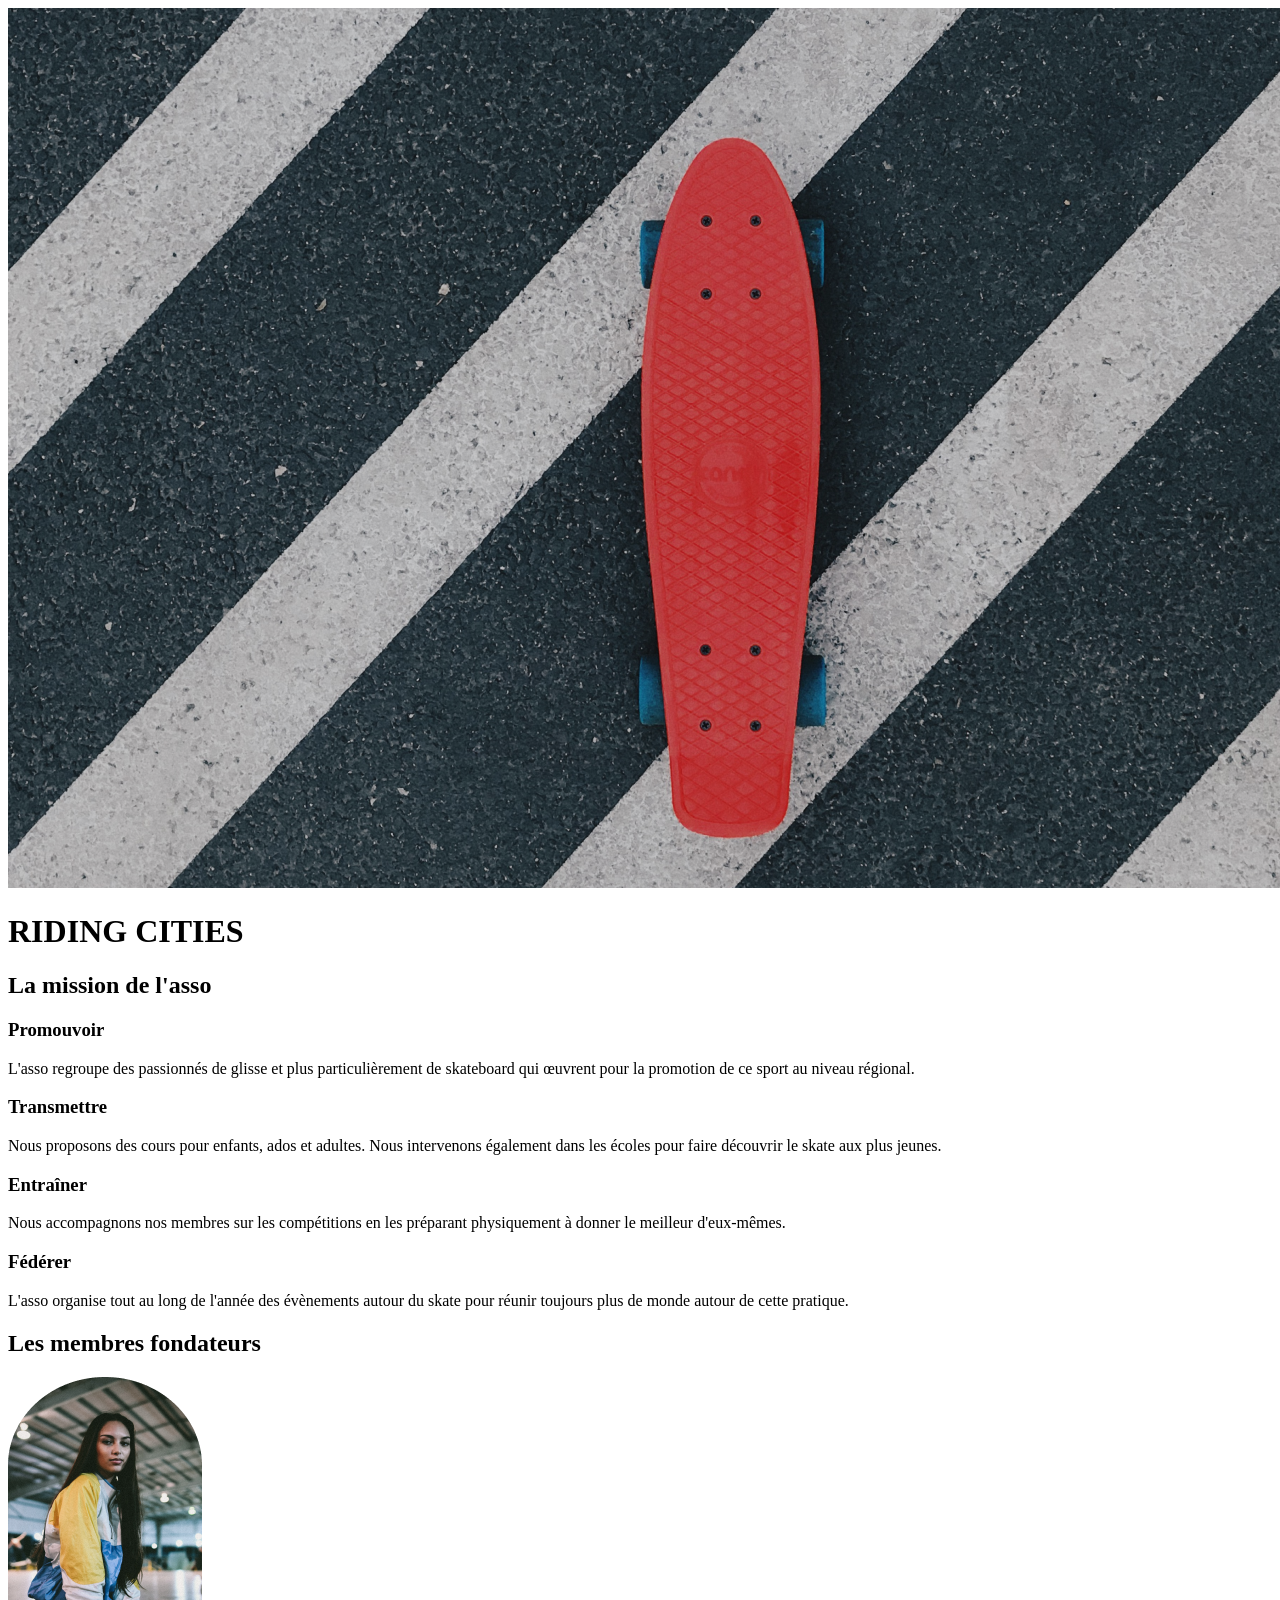
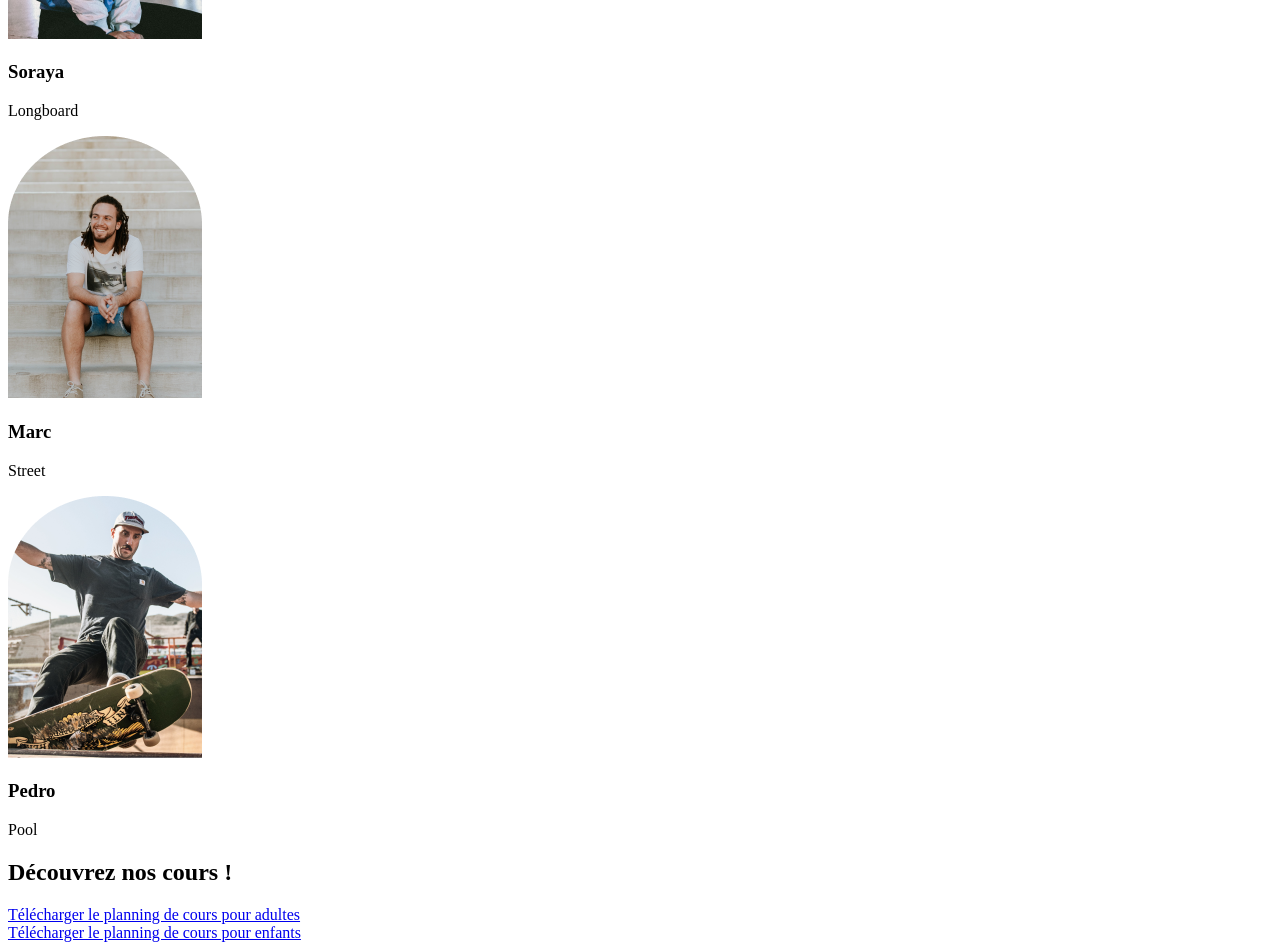
==== Projet2_BADIN-LEGER_Maxence/index.html @ b5297c21 "CHANGEMENT NOM" ====
<!DOCTYPE html>
<html lang="fr">
	<head>
		<meta charset="utf-8">
		<meta name="viewport" content="width=device-width, initial-scale=1">
		<link rel="stylesheet" type="text/css" href="css/style.css">
		<link rel="preconnect" href="https://fonts.googleapis.com">
		<link rel="preconnect" href="https://fonts.gstatic.com" crossorigin>
		<link href="https://fonts.googleapis.com/css2?family=Archivo:wght@400;500;600;800;900&family=Inter:wght@900&display=swap" rel="stylesheet">
		<title>Riding Cities</title>
	</head>
	<body>
		<div class="container">
			<header>
				<img src="images/header.png" alt="skateboard sur un sol goudronné">
				<div class="headerTextContent">
					<h1>RIDING CITIES</h1>
				</div>
			</header>
			<main>
				<section>
					<h2>La mission de l'asso</h2>
					<div class="directionRow">
						<article>
							<h3>Promouvoir</h3>
							<p>L'asso regroupe des passionnés de glisse et plus particulièrement de skateboard qui œuvrent pour la promotion de ce sport au niveau régional.</p>
						</article>
						<article>
							<h3>Transmettre</h3>
							<p>Nous proposons des cours pour enfants, ados et adultes. Nous intervenons également dans les écoles pour faire découvrir le skate aux plus jeunes.</p>
						</article>
						<article>
							<h3>Entraîner</h3>
							<p>Nous accompagnons nos membres sur les compétitions en les préparant physiquement à donner le meilleur d'eux-mêmes.</p>
						</article>
						<article>
							<h3>Fédérer</h3>
							<p>L'asso organise tout au long de l'année des évènements autour du skate pour réunir toujours plus de monde autour de cette pratique.</p>
						</article>
					</div>
				</section>
				<section class= "directionCollumn sectionLinearGradientBackground whiteContentSection" >

					<h2> Les membres fondateurs </h2>
					<div class="textCenter directionRow">
					<article>
						<img class="Soraya"
						src="images/soraya.png">
						<h3>Soraya</h3>
						<p>Longboard</p>
					</article>

					<article>
						<img class="Marc"
						src="images/marc.png">
					
						<h3>Marc</h3>
						<p>Street</p>
					</article>

					<article>
						<img class="Pedro"
						src="images/pedro.png">
					
						<h3>Pedro</h3>
						<p>Pool</p>
					</article>
				</div>
			   </section>

               <section class="textCenter">
			   <h2> Découvrez nos cours !</h2>
				   <div class="directionRow ">
					<a class="button buttonMainColor buttonRounded buttonHighlight" href="documents/planning-adultes.pdf">Télécharger le planning de cours pour adultes</a>
				   </div>

					<div class="directionRow">
						<a class="button buttonSecondColor buttonRounded buttonHighlight" href="documents/planning-enfants.pdf">Télécharger le planning de cours pour enfants</a>
					</div>
				</section>
				
			</main>
		</div>
	</body>
</html>
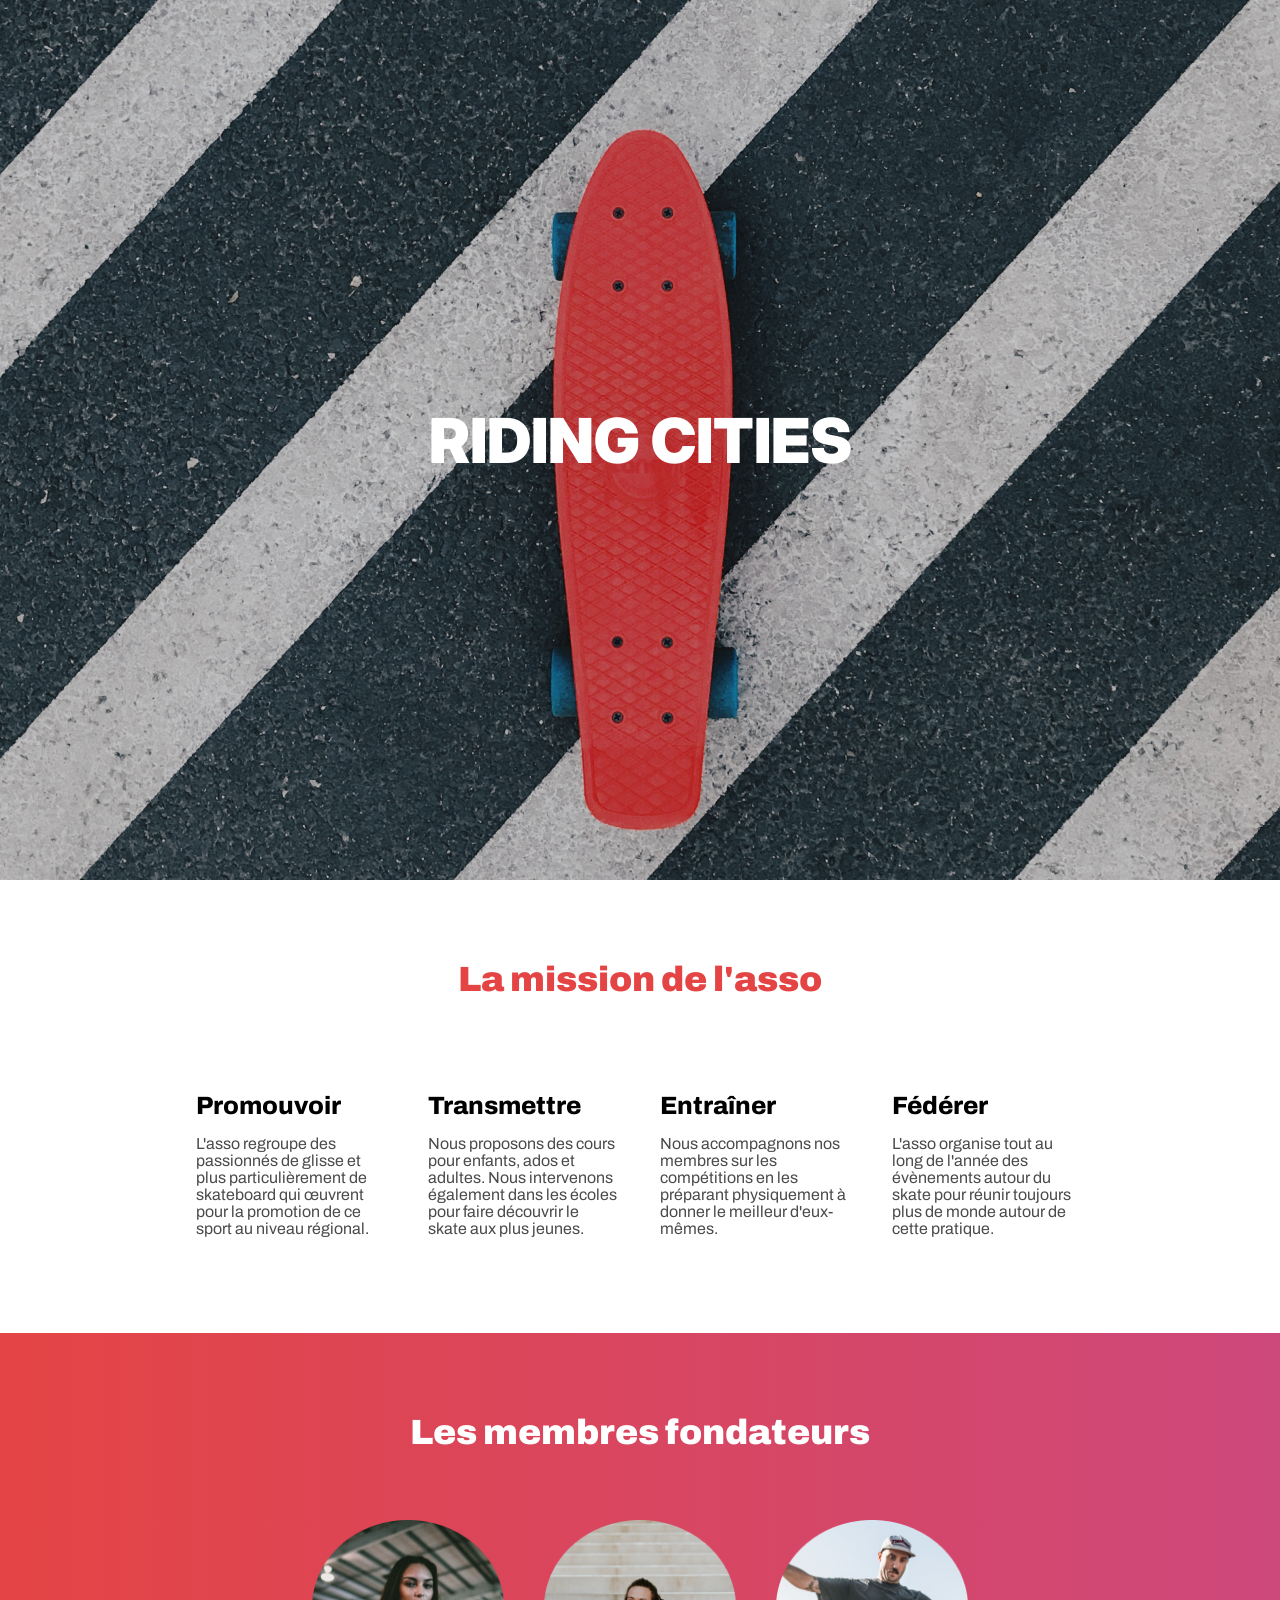
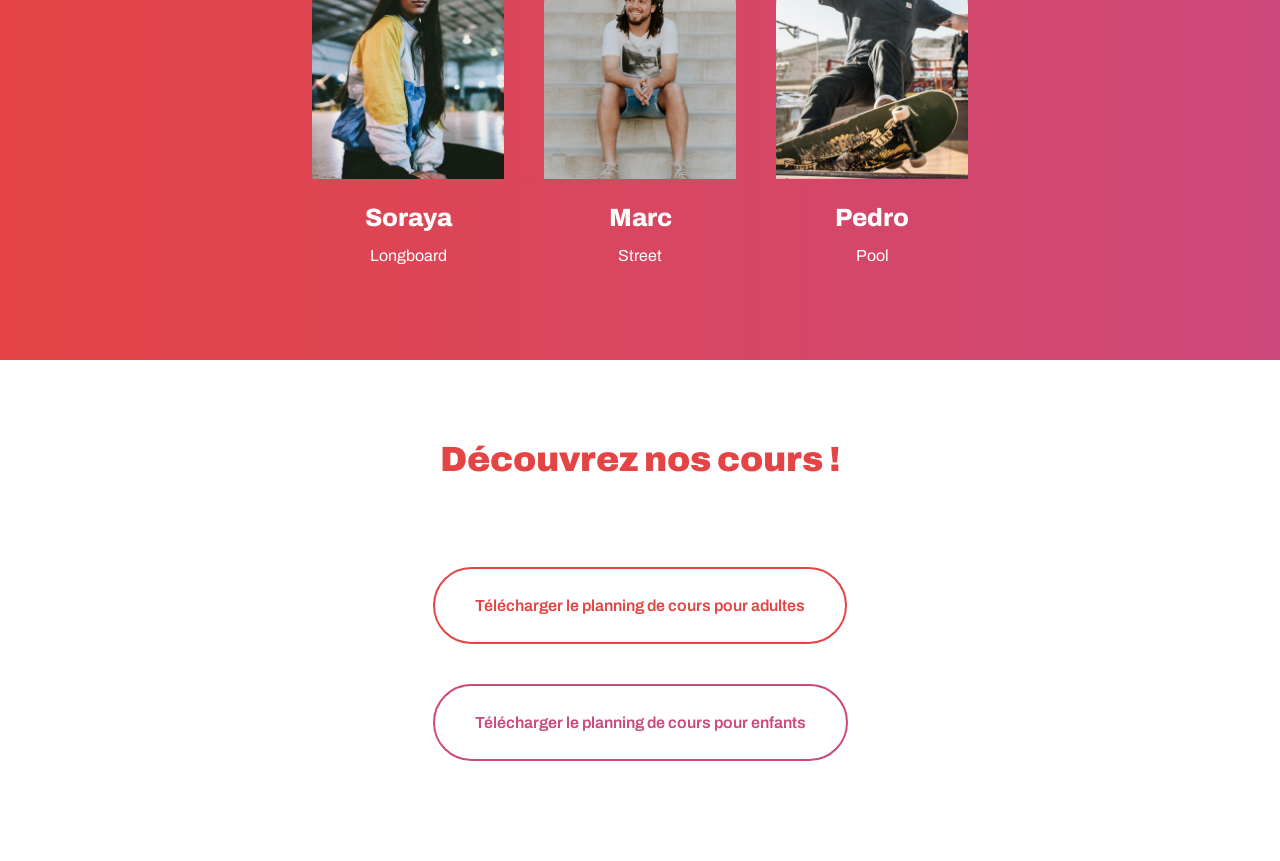
==== commit 99edd6c0: "mise en forme document" ====
--- a/Projet2_BADIN-LEGER_Maxence/index.html
+++ b/Projet2_BADIN-LEGER_Maxence/index.html
@@ -1,85 +1,94 @@
-	<!DOCTYPE html>
+<!DOCTYPE html>
 <html lang="fr">
-	<head>
-		<meta charset="utf-8">
-		<meta name="viewport" content="width=device-width, initial-scale=1">
-		<link rel="stylesheet" type="text/css" href="css/style.css">
-		<link rel="preconnect" href="https://fonts.googleapis.com">
-		<link rel="preconnect" href="https://fonts.gstatic.com" crossorigin>
-		<link href="https://fonts.googleapis.com/css2?family=Archivo:wght@400;500;600;800;900&family=Inter:wght@900&display=swap" rel="stylesheet">
-		<title>Riding Cities</title>
-	</head>
-	<body>
-		<div class="container">
-			<header>
-				<img src="images/header.png" alt="skateboard sur un sol goudronné">
-				<div class="headerTextContent">
-					<h1>RIDING CITIES</h1>
+
+<head>
+	<meta charset="utf-8">
+	<meta name="viewport" content="width=device-width, initial-scale=1">
+	<link rel="stylesheet" type="text/css" href="css/style.css">
+	<link rel="preconnect" href="https://fonts.googleapis.com">
+	<link rel="preconnect" href="https://fonts.gstatic.com" crossorigin>
+	<link
+		href="https://fonts.googleapis.com/css2?family=Archivo:wght@400;500;600;800;900&family=Inter:wght@900&display=swap"
+		rel="stylesheet">
+	<title>Riding Cities</title>
+</head>
+
+<body>
+	<div class="container">
+		<header>
+			<img src="images/header.png" alt="skateboard sur un sol goudronné">
+			<div class="headerTextContent">
+				<h1>RIDING CITIES</h1>
+			</div>
+		</header>
+		<main>
+			<section>
+				<h2>La mission de l'asso</h2>
+				<div class="directionRow">
+					<article>
+						<h3>Promouvoir</h3>
+						<p>L'asso regroupe des passionnés de glisse et plus particulièrement de skateboard qui œuvrent
+							pour la promotion de ce sport au niveau régional.</p>
+					</article>
+					<article>
+						<h3>Transmettre</h3>
+						<p>Nous proposons des cours pour enfants, ados et adultes. Nous intervenons également dans les
+							écoles pour faire découvrir le skate aux plus jeunes.</p>
+					</article>
+					<article>
+						<h3>Entraîner</h3>
+						<p>Nous accompagnons nos membres sur les compétitions en les préparant physiquement à donner le
+							meilleur d'eux-mêmes.</p>
+					</article>
+					<article>
+						<h3>Fédérer</h3>
+						<p>L'asso organise tout au long de l'année des évènements autour du skate pour réunir toujours
+							plus de monde autour de cette pratique.</p>
+					</article>
 				</div>
-			</header>
-			<main>
-				<section>
-					<h2>La mission de l'asso</h2>
-					<div class="directionRow">
-						<article>
-							<h3>Promouvoir</h3>
-							<p>L'asso regroupe des passionnés de glisse et plus particulièrement de skateboard qui œuvrent pour la promotion de ce sport au niveau régional.</p>
-						</article>
-						<article>
-							<h3>Transmettre</h3>
-							<p>Nous proposons des cours pour enfants, ados et adultes. Nous intervenons également dans les écoles pour faire découvrir le skate aux plus jeunes.</p>
-						</article>
-						<article>
-							<h3>Entraîner</h3>
-							<p>Nous accompagnons nos membres sur les compétitions en les préparant physiquement à donner le meilleur d'eux-mêmes.</p>
-						</article>
-						<article>
-							<h3>Fédérer</h3>
-							<p>L'asso organise tout au long de l'année des évènements autour du skate pour réunir toujours plus de monde autour de cette pratique.</p>
-						</article>
-					</div>
-				</section>
-				<section class= "directionCollumn sectionLinearGradientBackground whiteContentSection" >
+			</section>
 
-					<h2> Les membres fondateurs </h2>
-					<div class="textCenter directionRow">
+			<section class="directionCollumn sectionLinearGradientBackground whiteContentSection">
+
+				<h2> Les membres fondateurs </h2>
+				<div class="textCenter directionRow">
 					<article>
-						<img class="Soraya"
-						src="images/soraya.png">
+						<img class="Soraya" alt="soraya" src="images/soraya.png">
 						<h3>Soraya</h3>
 						<p>Longboard</p>
 					</article>
 
 					<article>
-						<img class="Marc"
-						src="images/marc.png">
-					
+						<img class="Marc" alt="marc" src="images/marc.png">
+
 						<h3>Marc</h3>
 						<p>Street</p>
 					</article>
 
 					<article>
-						<img class="Pedro"
-						src="images/pedro.png">
-					
+						<img class="Pedro" alt="pedro" src="images/pedro.png">
+
 						<h3>Pedro</h3>
 						<p>Pool</p>
 					</article>
 				</div>
-			   </section>
+			</section>
 
-               <section class="textCenter">
-			   <h2> Découvrez nos cours !</h2>
-				   <div class="directionRow ">
-					<a class="button buttonMainColor buttonRounded buttonHighlight" href="documents/planning-adultes.pdf">Télécharger le planning de cours pour adultes</a>
-				   </div>
+			<section class="textCenter">
+				<h2> Découvrez nos cours !</h2>
+				<div class="directionRow">
+					<a class="button buttonMainColor buttonRounded buttonHighlight"
+						href="documents/planning-adultes.pdf">Télécharger le planning de cours pour adultes</a>
+				</div>
 
-					<div class="directionRow">
-						<a class="button buttonSecondColor buttonRounded buttonHighlight" href="documents/planning-enfants.pdf">Télécharger le planning de cours pour enfants</a>
-					</div>
-				</section>
-				
-			</main>
-		</div>
-	</body>
+				<div class="directionRow">
+					<a class="button buttonSecondColor buttonRounded buttonHighlight"
+						href="documents/planning-enfants.pdf">Télécharger le planning de cours pour enfants</a>
+				</div>
+			</section>
+
+		</main>
+	</div>
+</body>
+
 </html>
--- a/Projet2_BADIN-LEGER_Maxence/css/style.css
+++ b/Projet2_BADIN-LEGER_Maxence/css/style.css
@@ -0,0 +1,189 @@
+/*GENERAL*/
+:root {
+  --main-color: #E44444; /* var(--main-color) */
+  --second-color: #CD487B; /* var(--second-color) */
+  --light-grey-color: #EDEDED; /* var(--light-grey-color) */
+  --drak-grey-color: #4B4B4B; /* var(--drak-grey-color) */
+}
+
+body {
+	margin: 0;
+	display: flex;
+	justify-content: center;
+
+}
+
+.container {
+	min-width: 992px;
+	max-width: 1440px;
+}
+
+h2, 
+h3 {
+	font-family: 'Archivo', sans-serif;
+	font-style: normal;
+}
+
+h2 {
+	text-align: center;
+}
+
+
+/*HEADER*/
+header {
+	position: relative;
+	width: 100%;
+	height: 880px;
+}
+
+header img,
+header .headerTextContent {
+	position: absolute;
+	width: 100%;
+	height: 100%;
+	top: 0;
+	left: 0;
+}
+
+header img {
+	object-fit: cover;
+}
+
+header .headerTextContent {
+	display: flex;
+	justify-content: center;
+	align-items: center;
+}
+
+h1 {
+	font-family: 'Inter', sans-serif;
+	font-style: normal;
+	font-weight: 900;
+	font-size: 62px;
+	line-height: 75px;
+	color: white;
+}
+
+
+
+/*CONTENT*/
+section {
+	padding-bottom: 80px;
+	padding-top: 80px;
+}
+
+h2
+{
+	font-weight: 900;
+	font-size: 35px;
+	line-height: 38px;
+	color: var(--main-color);
+	padding-bottom: 40px;
+	margin-top: 0;
+}
+
+h3 {
+	font-weight: 800;
+	font-size: 25px;
+	line-height: 27px;
+	color: black;
+	margin-bottom: 0;
+}
+
+article {
+	width: 15%;
+	margin: 0px 20px;
+	display: flex;
+	flex-direction: column;
+}
+
+p {
+	font-family: 'Archivo';
+	font-style: normal;
+	font-weight: 400;
+	font-size: 16px;
+	line-height: 17px;
+	color: var(--drak-grey-color);
+}
+
+
+/***************/
+.directionRow {
+	display: flex;
+	flex-direction: row;
+	justify-content: center;
+}
+
+.directionColumn {
+	display: flex;
+	flex-direction: column;
+	align-items: center;
+}
+
+.sectionLinearGradientBackground {
+	background: linear-gradient(to right, var(--main-color), var(--second-color));
+}
+
+.whiteContentSection h2,
+.whiteContentSection h3,
+.whiteContentSection p {
+	color:  white;
+}
+
+.textCenter {
+	text-align: center;
+}
+
+/***************/
+.sectionLightGreyBackground {
+	background-color: var(--light-grey-color);
+}
+
+.button {
+	margin: 20px 0px;
+	padding: 28px 40px;
+
+	background-color: white;
+
+	border-style: solid;
+	border-width: 2px;
+	border-radius: 5px;
+
+	box-sizing: border-box;
+
+	font-family: 'Archivo';
+	font-style: normal;
+	font-weight: 600;
+	font-size: 16px;
+	line-height: 17px;
+
+	display: flex;
+	align-items: center;
+	justify-content: center;
+
+	text-decoration: none;
+}
+
+.buttonDrakGreyColor {
+	color: var(--drak-grey-color);
+	border-color: var(--drak-grey-color);
+}
+
+.buttonMainColor {
+	color: var(--main-color);
+	border-color: var(--main-color);
+}
+
+.buttonSecondColor {
+	color: var(--second-color);
+	border-color: var(--second-color);
+}
+
+.buttonRounded {
+	border-radius: 39px;
+}
+
+.buttonHighlight:hover {
+	font-weight: 800;
+	border-width: 3px;
+}
